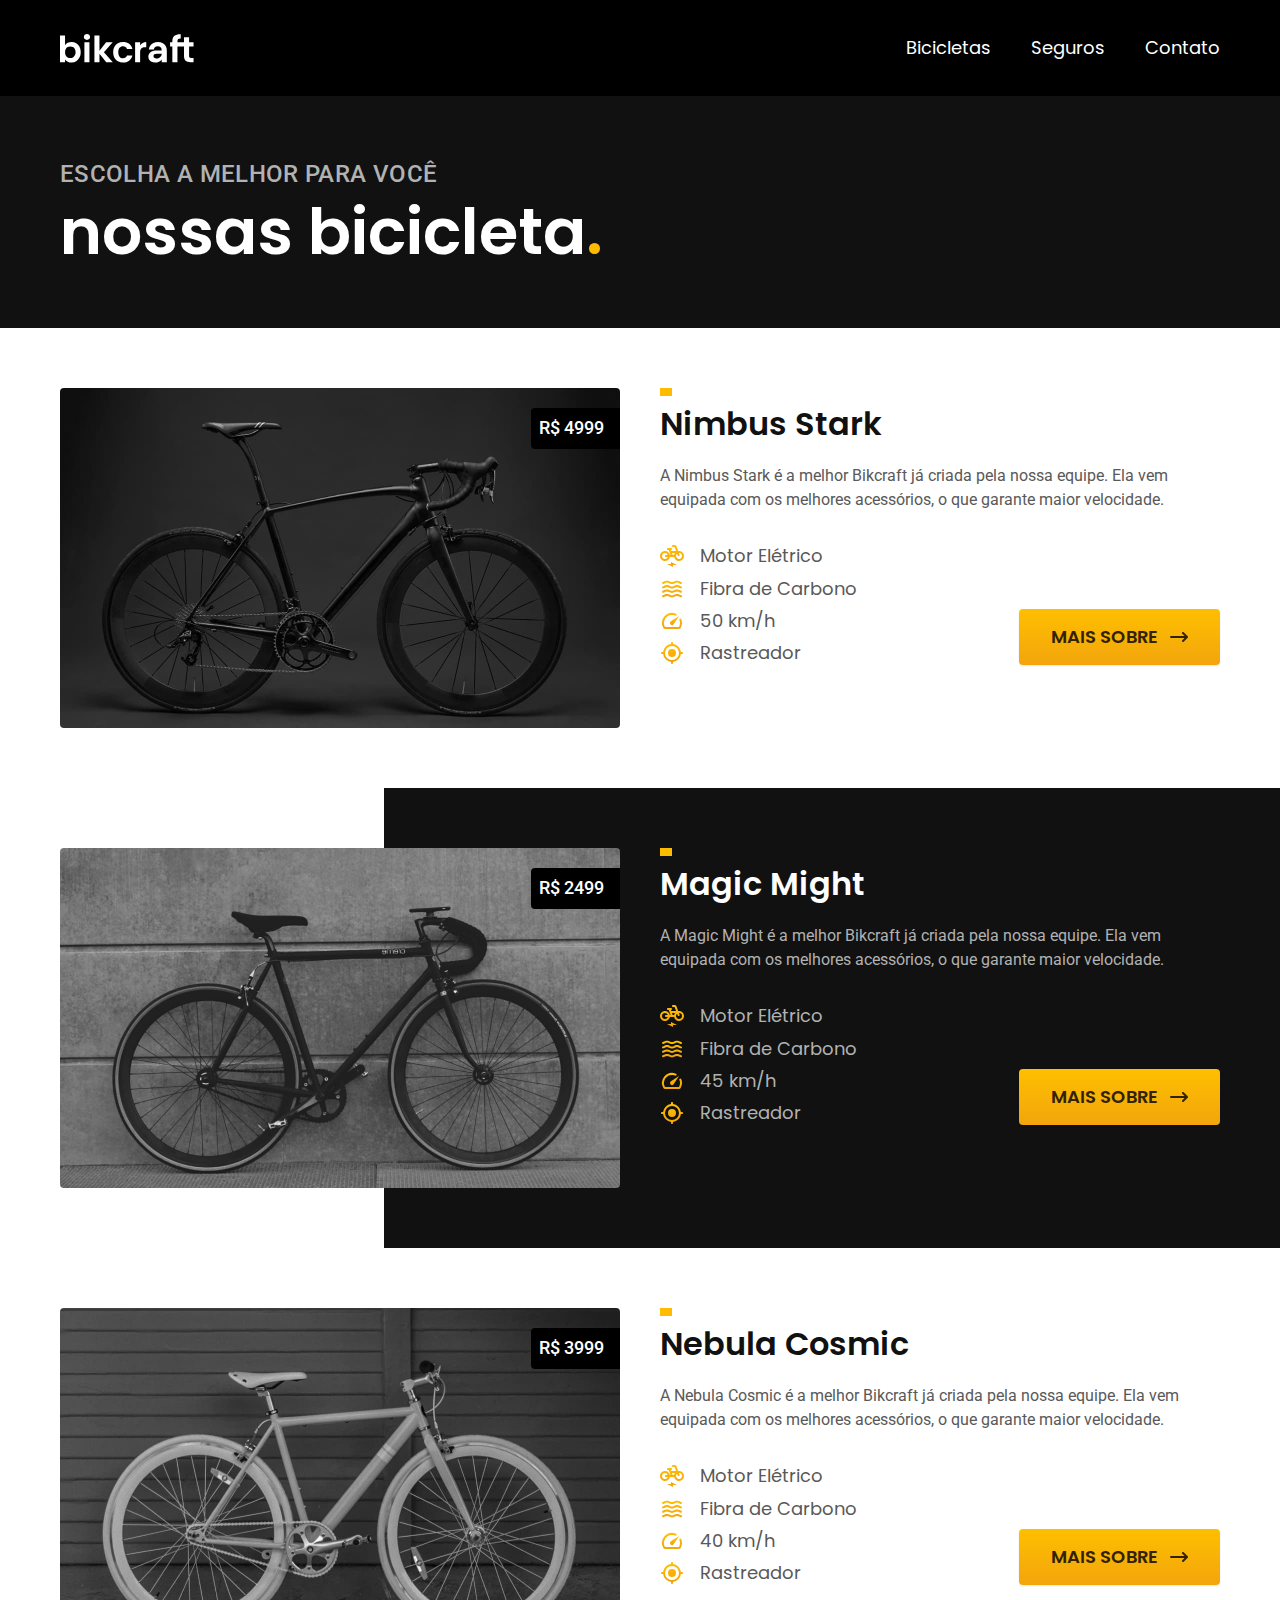
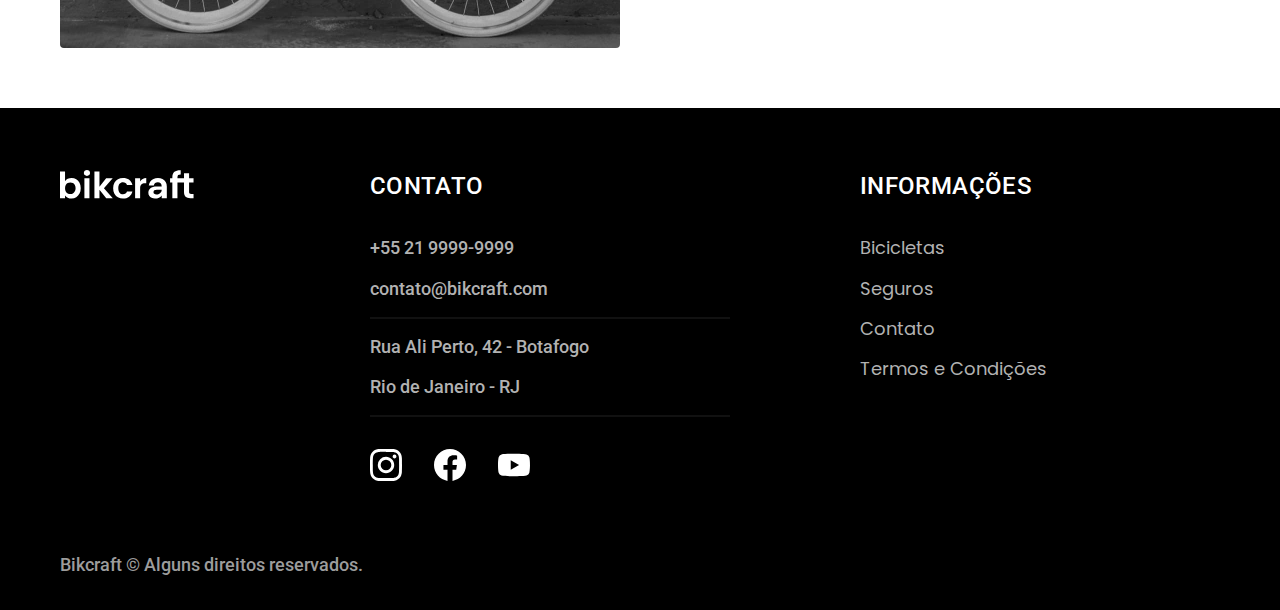
==== bicicletas.html @ 0ebfa36e "bicicletas" ====
<!DOCTYPE html>
<html lang="pt-br">

<head>
  <meta charset="UTF-8">
  <meta name="viewport" content="width=device-width, initial-scale=1.0">
  <title>Bicicletas - Bickcraft</title>
  <meta name="description" content="Bicicletas.">
  <link rel="icon" href="./favicon.svg" type="image/svg+xml">
  <link rel="stylesheet" href="./css/style.css">
  <link rel="preconnect" href="https://fonts.googleapis.com">
  <link rel="preconnect" href="https://fonts.gstatic.com" crossorigin>
  <link href="https://fonts.googleapis.com/css2?family=Merriweather:ital,wght@1,900&family=Poppins:wght@400;600&family=Roboto:wght@400;500&display=swap" rel="stylesheet">
</head>

<body>
  <header class="header-bg">
    <div class="container header">
      <a href="./">
        <img src="./img/bikcraft.svg" alt="bikcraft" width="136" wheight="32">
      </a>
      <nav aria-label="primaria">
        <ul class="header-menu font-1-m cor-0">
          <li><a href="./bicicletas.html">Bicicletas</a></li>
          <li><a href="./seguros.html">Seguros</a></li>
          <li><a href="./contatos.html">Contato</a></li>
        </ul>
      </nav>
    </div>
  </header>

  <main>
    <div class="titulo-bg">
      <div class="titulo container">
        <p class="font-2-l-b cor-5">Escolha a melhor para você</p>
        <h1 class="font-1-xxl cor-0">nossas bicicleta<span>.</span></h1>
      </div>
    </div>

    <div class="bicicletas-bg">
      <div class="bicicletas container">
        <div class="bicicletas-imagem">
          <img src="./img/bicicletas/nimbus.jpg" alt="Bicicleta preta">
          <span class="font-2-m cor-0">R$ 4999</span>
        </div>
        <div class="bicicletas-conteudo">
          <h2 class="font-1-xl">Nimbus Stark</h2>
          <p class="font-2-s cor-8">A Nimbus Stark é a melhor Bikcraft já criada pela nossa equipe. Ela vem equipada com os melhores acessórios, o que garante maior velocidade.</p>
          <ul class="font-1-m cor-8">
            <li>
              <img src="./img/icones/eletrica.svg" alt="">
              Motor Elétrico
            </li>
            <li>
              <img src="./img/icones/carbono.svg" alt="">
              Fibra de Carbono
            </li>
            <li>
              <img src="./img/icones/velocidade.svg" alt="">
              50 km/h
            </li>
            <li>
              <img src="./img/icones/rastreador.svg" alt="">
              Rastreador
            </li>
          </ul>
          <a class="botao seta" href="./">Mais sobre </a>
        </div>
      </div>
    </div>

    <div class="bicicletas-bg">
      <div class="bicicletas container">
        <div class="bicicletas-imagem">
          <img src="./img/bicicletas/magic.jpg" alt="Bicicleta preta">
          <span class="font-2-m cor-0">R$ 2499</span>
        </div>
        <div class="bicicletas-conteudo">
          <h2 class="font-1-xl cor-0">Magic Might</h2>
          <p class="font-2-s cor-5">A Magic Might é a melhor Bikcraft já criada pela nossa equipe. Ela vem equipada com os melhores acessórios, o que garante maior velocidade.</p>
          <ul class="font-1-m cor-5">
            <li>
              <img src="./img/icones/eletrica.svg" alt="">
              Motor Elétrico
            </li>
            <li>
              <img src="./img/icones/carbono.svg" alt="">
              Fibra de Carbono
            </li>
            <li>
              <img src="./img/icones/velocidade.svg" alt="">
              45 km/h
            </li>
            <li>
              <img src="./img/icones/rastreador.svg" alt="">
              Rastreador
            </li>
          </ul>
          <a class="botao seta" href="./">Mais sobre </a>
        </div>
      </div>
    </div>

    <div class="bicicletas-bg">
      <div class="bicicletas container">
        <div class="bicicletas-imagem">
          <img src="./img/bicicletas/nebula.jpg" alt="Bicicleta preta">
          <span class="font-2-m cor-0">R$ 3999</span>
        </div>
        <div class="bicicletas-conteudo">
          <h2 class="font-1-xl">Nebula Cosmic</h2>
          <p class="font-2-s cor-8">A Nebula Cosmic é a melhor Bikcraft já criada pela nossa equipe. Ela vem equipada com os melhores acessórios, o que garante maior velocidade.</p>
          <ul class="font-1-m cor-8">
            <li>
              <img src="./img/icones/eletrica.svg" alt="">
              Motor Elétrico
            </li>
            <li>
              <img src="./img/icones/carbono.svg" alt="">
              Fibra de Carbono
            </li>
            <li>
              <img src="./img/icones/velocidade.svg" alt="">
              40 km/h
            </li>
            <li>
              <img src="./img/icones/rastreador.svg" alt="">
              Rastreador
            </li>
          </ul>
          <a class="botao seta" href="./">Mais sobre </a>
        </div>
      </div>
    </div>
  </main>

  <footer class="footer-bg">
    <div class="footer container">
      <img src="./img/bikcraft.svg" alt="Bikcraft">
      <div class="footer-contato">
        <h3 class="font-2-l-b cor-0">CONTATO</h3>
        <ul class="font-2-m cor-5">
          <li><a href="tel:+552199999999">+55 21 9999-9999</a></li>
          <li><a href="mailto:contato@bikcraft.com">contato@bikcraft.com</a></li>
          <li>Rua Ali Perto, 42 - Botafogo</li>
          <li>Rio de Janeiro - RJ</li>
        </ul>
        <div class="footer-redes">
          <a href="./">
            <img src="./img/redes/instagram.svg" alt="">
          </a>
          <a href="./">
            <img src="./img/redes/facebook.svg" alt="">
          </a>
          <a href="./">
            <img src="./img/redes/youtube.svg" alt="">
          </a>
        </div>
      </div>
      <div class="footer-informacoes">
        <h3 class="font-2-l-b cor-0">Informações</h3>
        <nav>
          <ul class="font-1-m cor-5">
            <li><a href="./bicicleta.html">Bicicletas</a></li>
            <li><a href="./seguros.html">Seguros</a></li>
            <li><a href="./contatos.html">Contato</a></li>
            <li><a href="./termos.html">Termos e Condições</a></li>
          </ul>
        </nav>
      </div>
      <p class="footer-copy font-2-m cor-6">Bikcraft © Alguns direitos reservados.</p>
    </div>
  </footer>
</body>

</html>
---- css/style.css ----
/* global */
@import "./global/global.css";
@import "./utilidades/tipografia.css";
@import "./utilidades/cores.css";
@import "./global/header.css";
@import "./global/footer.css";

/* utilidades */
@import "./utilidades/componentes.css";

/* Home */
@import "./home/introducao.css";
@import "./home/tecnologia.css";
@import "./home/parceiros.css";
@import "./home/depoimento.css";

/* Bicicletas */
@import "./bicicletas/bicicletas-lista.css";
@import "./bicicletas/bicicletas.css";

/* Seguros */
@import "./seguros/seguros.css";

/* Termos */
@import "./termos/termos.css";
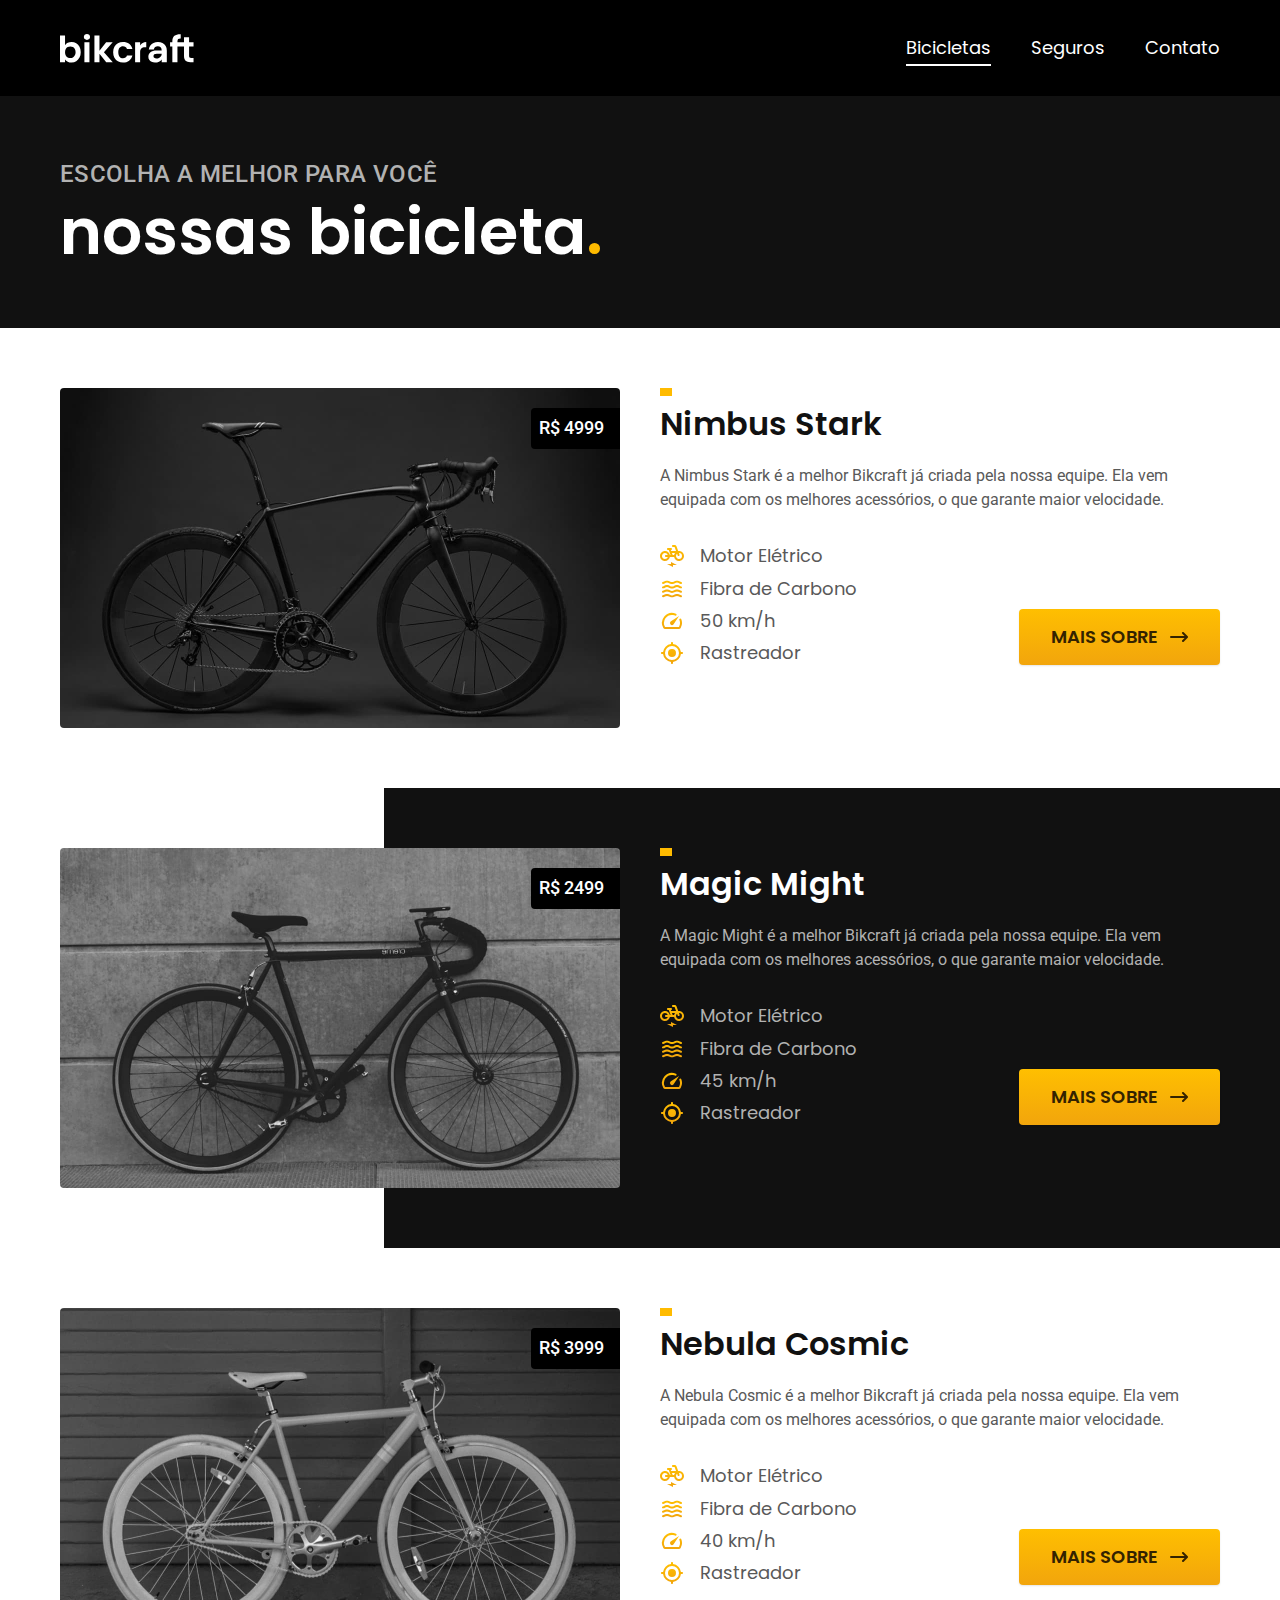
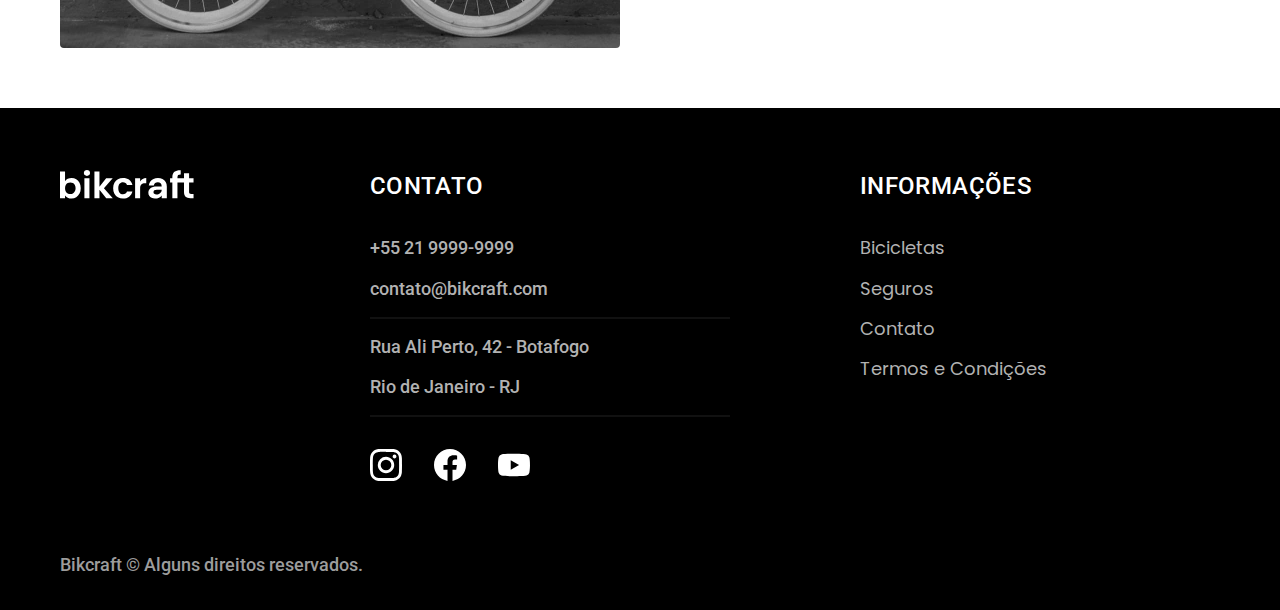
==== commit bf5220b1: "Eventos JavaScript" ====
--- a/bicicletas.html
+++ b/bicicletas.html
@@ -23,7 +23,7 @@
         <ul class="header-menu font-1-m cor-0">
           <li><a href="./bicicletas.html">Bicicletas</a></li>
           <li><a href="./seguros.html">Seguros</a></li>
-          <li><a href="./contatos.html">Contato</a></li>
+          <li><a href="./contato.html">Contato</a></li>
         </ul>
       </nav>
     </div>
@@ -64,7 +64,7 @@
               Rastreador
             </li>
           </ul>
-          <a class="botao seta" href="./">Mais sobre </a>
+          <a class="botao seta" href="./bicicletas/nimbus.html">Mais sobre </a>
         </div>
       </div>
     </div>
@@ -96,7 +96,7 @@
               Rastreador
             </li>
           </ul>
-          <a class="botao seta" href="./">Mais sobre </a>
+          <a class="botao seta" href="./bicicletas/magic.html">Mais sobre </a>
         </div>
       </div>
     </div>
@@ -128,7 +128,7 @@
               Rastreador
             </li>
           </ul>
-          <a class="botao seta" href="./">Mais sobre </a>
+          <a class="botao seta" href="./bicicletas/nebula.html">Mais sobre </a>
         </div>
       </div>
     </div>
@@ -161,9 +161,9 @@
         <h3 class="font-2-l-b cor-0">Informações</h3>
         <nav>
           <ul class="font-1-m cor-5">
-            <li><a href="./bicicleta.html">Bicicletas</a></li>
+            <li><a href="./bicicletas.html">Bicicletas</a></li>
             <li><a href="./seguros.html">Seguros</a></li>
-            <li><a href="./contatos.html">Contato</a></li>
+            <li><a href="./contato.html">Contato</a></li>
             <li><a href="./termos.html">Termos e Condições</a></li>
           </ul>
         </nav>
@@ -171,6 +171,7 @@
       <p class="footer-copy font-2-m cor-6">Bikcraft © Alguns direitos reservados.</p>
     </div>
   </footer>
+  <script src="./js/script.js"></script>
 </body>
 
 </html>--- a/css/style.css
+++ b/css/style.css
@@ -7,6 +7,7 @@
 
 /* utilidades */
 @import "./utilidades/componentes.css";
+@import "./utilidades/formulario.css";
 
 /* Home */
 @import "./home/introducao.css";
@@ -18,8 +19,21 @@
 @import "./bicicletas/bicicletas-lista.css";
 @import "./bicicletas/bicicletas.css";
 
+/* Bicicleta */
+@import "./bicicleta/bicicleta.css";
+@import "./bicicleta/seguro.css";
+
 /* Seguros */
 @import "./seguros/seguros.css";
+@import "./seguros/vantagens.css";
+@import "./seguros/perguntas.css";
+
+/* Contato */
+@import "./contato/contato.css";
+@import "./contato/lojas.css";
+
+/* Orçamento */
+@import "./orcamento/orcamento.css";
 
 /* Termos */
 @import "./termos/termos.css";
